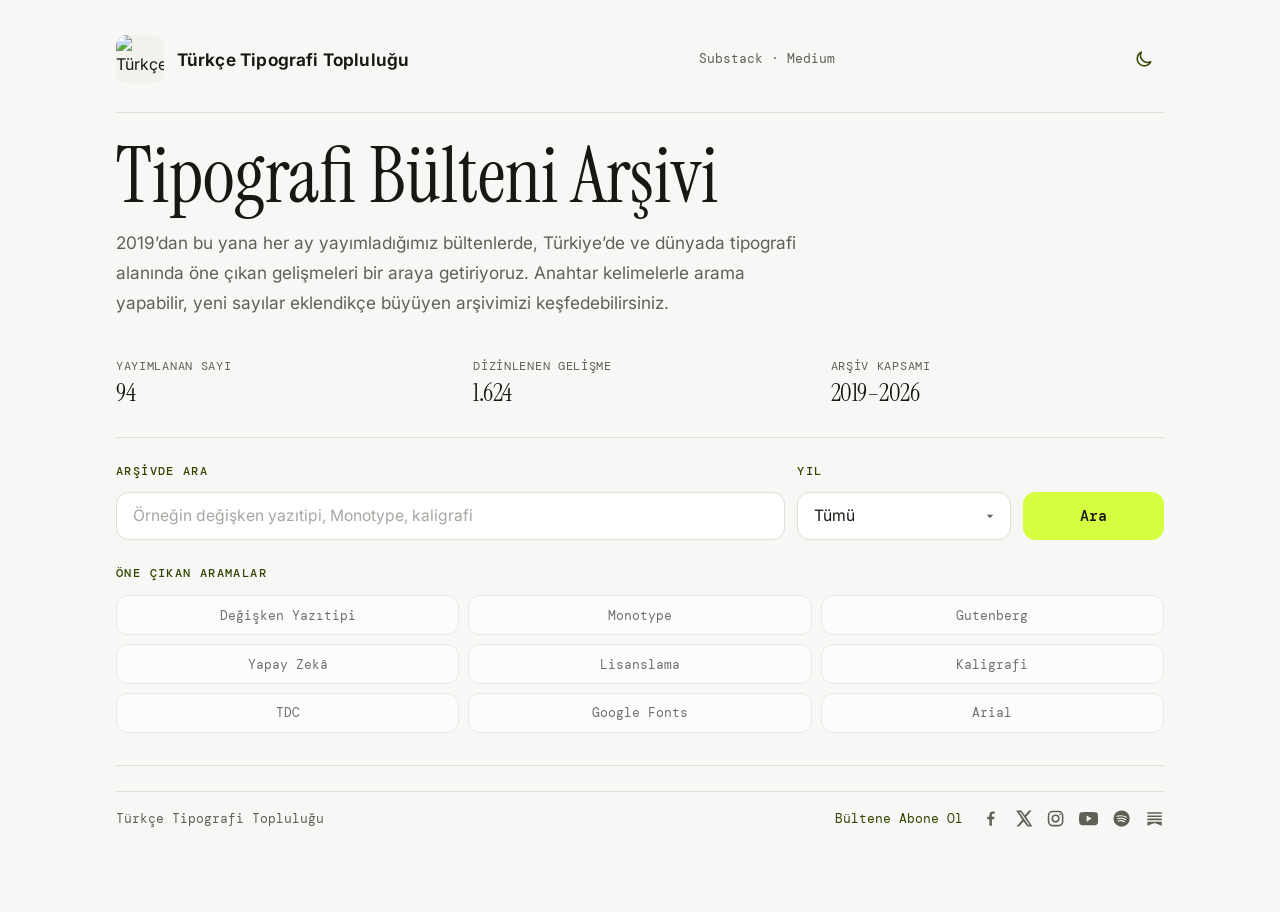
==== index.html @ 815440dd "GitHub Pages için saf statik web sitesi ve otomatik dağıtım eklendi" ====
<!DOCTYPE html>
<html lang="tr">
<head>
  <meta charset="utf-8">
  <meta name="viewport" content="width=device-width, initial-scale=1">
  <title>Tipografi Bülteni Arşivi</title>
  <meta name="description" content="2019’dan bu yana her ay yayımladığımız Tipografi Bülteni arşivi. Türkiye’de ve dünyada tipografi alanında öne çıkan gelişmeler.">
  <link rel="icon" type="image/png" href="logo.png">

  <!-- Preconnect Fonts -->
  <link rel="preconnect" href="https://fonts.googleapis.com">
  <link rel="preconnect" href="https://fonts.gstatic.com" crossorigin>
  <link rel="stylesheet" href="style.css">

  <!-- Instant Theme Setup to prevent FOUC -->
  <script>
    (() => {
      const savedTheme = localStorage.getItem('tipografi-archive-theme');
      const urlParams = new URLSearchParams(window.location.search);
      const queryTheme = urlParams.get('theme');
      const systemTheme = window.matchMedia('(prefers-color-scheme: dark)').matches ? 'dark' : 'light';
      const theme = queryTheme === 'dark' || queryTheme === 'light' ? queryTheme : (savedTheme || systemTheme);
      document.documentElement.setAttribute('data-theme', theme);
    })();
  </script>
</head>
<body>
  <div class="archive-container">
    <!-- Brand Header -->
    <header class="archive-brand-header">
      <div class="brand-identity">
        <img class="brand-logo" src="logo.png" alt="Türkçe Tipografi Topluluğu logosu" width="48" height="48">
        <div>
          <div class="brand-name">Türkçe Tipografi Topluluğu</div>
        </div>
      </div>

      <nav class="brand-links" aria-label="Yayın bağlantıları">
        <a href="https://tipografi.substack.com/" target="_blank" rel="noopener noreferrer">Substack</a>
        <span aria-hidden="true">·</span>
        <a href="https://medium.com/tipografi" target="_blank" rel="noopener noreferrer">Medium</a>
      </nav>

      <button id="theme-toggle" class="theme-toggle-btn" type="button" aria-label="Koyu moda geç" title="Koyu moda geç">
        <svg id="theme-icon" viewBox="0 0 24 24" fill="none" stroke="currentColor" stroke-width="1.8" stroke-linecap="round" stroke-linejoin="round"></svg>
      </button>
    </header>

    <hr class="hero-rule">

    <!-- Hero Section -->
    <main>
      <h1>Tipografi Bülteni Arşivi</h1>
      <div class="hero-copy">
        2019’dan bu yana her ay yayımladığımız bültenlerde, Türkiye’de ve dünyada tipografi alanında öne çıkan gelişmeleri bir araya getiriyoruz. Anahtar kelimelerle arama yapabilir, yeni sayılar eklendikçe büyüyen arşivimizi keşfedebilirsiniz.
      </div>

      <!-- Stats Grid -->
      <div class="stat-grid" id="stats-grid">
        <div class="stat-item">
          <div class="stat-label">YAYIMLANAN SAYI</div>
          <div class="stat-value" id="stat-issues">94</div>
        </div>
        <div class="stat-item">
          <div class="stat-label">DİZİNLENEN GELİŞME</div>
          <div class="stat-value" id="stat-articles">1.624</div>
        </div>
        <div class="stat-item">
          <div class="stat-label">ARŞİV KAPSAMI</div>
          <div class="stat-value" id="stat-range">2019–2026</div>
        </div>
      </div>

      <hr class="hero-rule">

      <!-- Search Section -->
      <section aria-labelledby="search-heading">
        <form class="search-form" id="search-form" role="search" onsubmit="event.preventDefault(); window.ArchiveApp.handleSearchSubmit();">
          <div class="form-group">
            <span class="section-eyebrow" id="search-heading">ARŞİVDE ARA</span>
            <div class="search-input-wrapper">
              <input type="text" id="search-input" class="search-input" placeholder="Örneğin değişken yazıtipi, Monotype, kaligrafi" autocomplete="off" autocorrect="off" autocapitalize="off" spellcheck="false" aria-label="Aranacak ifade">
              <button type="button" id="search-clear-btn" class="search-clear-btn" aria-label="Aramayı temizle">&times;</button>
            </div>
          </div>

          <div class="form-group">
            <span class="section-eyebrow">YIL</span>
            <div class="select-wrapper">
              <select id="year-select" class="year-select" aria-label="Yıl filtreleme">
                <option value="Tümü">Tümü</option>
              </select>
              <div class="select-chevron">
                <svg viewBox="0 0 24 24"><path d="M7 10l5 5 5-5z"/></svg>
              </div>
            </div>
          </div>

          <div class="form-group">
            <button type="submit" class="search-submit-btn">Ara</button>
          </div>
        </form>

        <!-- Popular Topics -->
        <div class="section-eyebrow topics-eyebrow">ÖNE ÇIKAN ARAMALAR</div>
        <div class="topics-grid" id="topics-grid">
          <button type="button" class="topic-btn" data-topic="Değişken Yazıtipi">Değişken Yazıtipi</button>
          <button type="button" class="topic-btn" data-topic="Monotype">Monotype</button>
          <button type="button" class="topic-btn" data-topic="Gutenberg">Gutenberg</button>
          <button type="button" class="topic-btn" data-topic="Yapay Zekâ">Yapay Zekâ</button>
          <button type="button" class="topic-btn" data-topic="Lisanslama">Lisanslama</button>
          <button type="button" class="topic-btn" data-topic="Kaligrafi">Kaligrafi</button>
          <button type="button" class="topic-btn" data-topic="TDC">TDC</button>
          <button type="button" class="topic-btn" data-topic="Google Fonts">Google Fonts</button>
          <button type="button" class="topic-btn" data-topic="Arial">Arial</button>
        </div>
      </section>

      <!-- Results Area -->
      <div id="results-area">
        <div id="first-result"></div>
        <div id="status-container"></div>
        <div id="results-content" style="display: none;">
          <div class="result-summary" id="result-summary"></div>
          
          <details class="distribution-expander" id="distribution-expander">
            <summary class="distribution-summary">Yıllara göre dağılım</summary>
            <div class="distribution-body">
              <div class="chart-container" id="chart-container"></div>
            </div>
          </details>

          <div class="results-list" id="results-list"></div>

          <nav class="pagination-container" id="pagination-container" aria-label="Sayfalama" style="display: none;">
            <button type="button" class="pagination-btn" id="prev-page-btn">← Önceki</button>
            <p class="pagination-label" id="page-label">Sayfa 1 / 1</p>
            <button type="button" class="pagination-btn" id="next-page-btn">Sonraki →</button>
          </nav>
        </div>
      </div>
    </main>

    <hr class="hero-rule">

    <!-- Footer -->
    <footer class="archive-footer" aria-label="Alt bilgi">
      <div class="footer-content">
        <div class="footer-name">Türkçe Tipografi Topluluğu</div>
        <div class="footer-actions">
          <div class="footer-subscribe">
            <a href="https://tipografi.substack.com/" target="_blank" rel="noopener noreferrer">Bültene Abone Ol</a>
          </div>
          <nav class="footer-social" aria-label="Sosyal medya bağlantıları">
            <a href="https://www.facebook.com/tipografi/" target="_blank" rel="noopener noreferrer" aria-label="Facebook" title="Facebook">
              <svg viewBox="0 0 24 24" aria-hidden="true"><path class="icon-fill" d="M13.6 21v-8.2h2.8l.4-3.2h-3.2V7.5c0-.9.3-1.6 1.6-1.6H17V3.1c-.3 0-1.3-.1-2.4-.1-2.4 0-4.1 1.5-4.1 4.3v2.4H7.8v3.2h2.7V21z"/></svg>
            </a>
            <a href="https://x.com/tipografi" target="_blank" rel="noopener noreferrer" aria-label="X" title="X">
              <svg viewBox="0 0 24 24" aria-hidden="true"><path class="icon-fill" d="M18.9 2H22l-6.8 7.8L23 22h-6.2l-4.9-6.4L6.3 22H3.1l7.3-8.4L2.7 2h6.4l4.4 5.9L18.9 2zm-1.1 17.8h1.7L8.4 4.1H6.6z"/></svg>
            </a>
            <a href="https://www.instagram.com/tipografitoplulugu/" target="_blank" rel="noopener noreferrer" aria-label="Instagram" title="Instagram">
              <svg viewBox="0 0 24 24" aria-hidden="true"><rect class="icon-stroke" x="3.2" y="3.2" width="17.6" height="17.6" rx="5.1"/><circle class="icon-stroke" cx="12" cy="12" r="4.1"/><circle class="icon-fill" cx="17.7" cy="6.6" r="1.1"/></svg>
            </a>
            <a href="https://www.youtube.com/@tipografi" target="_blank" rel="noopener noreferrer" aria-label="YouTube" title="YouTube">
              <svg viewBox="0 0 24 24" aria-hidden="true"><path class="icon-fill" d="M23.5 6.2a3 3 0 0 0-2.1-2.1C19.5 3.6 12 3.6 12 3.6s-7.5 0-9.4.5A3 3 0 0 0 .5 6.2 31 31 0 0 0 0 12a31 31 0 0 0 .5 5.8 3 3 0 0 0 2.1 2.1c1.9.5 9.4.5 9.4.5s7.5 0 9.4-.5a3 3 0 0 0 2.1-2.1A31 31 0 0 0 24 12a31 31 0 0 0-.5-5.8z"/><path d="m9.6 15.8 6.2-3.8-6.2-3.8z" fill="var(--paper)"/></svg>
            </a>
            <a href="https://open.spotify.com/show/1Ij0BoHaoobj5Mez7mAS22" target="_blank" rel="noopener noreferrer" aria-label="Spotify" title="Spotify">
              <svg viewBox="0 0 24 24" aria-hidden="true"><path class="icon-fill" d="M12 1.8A10.2 10.2 0 1 0 12 22.2 10.2 10.2 0 0 0 12 1.8z"/><path d="M6.2 9.1c3.8-1.1 8.6-.7 11.7 1.2M7 12.1c3.2-.9 7.3-.5 9.9 1.1M7.8 15c2.6-.7 5.8-.4 7.9.9" fill="none" stroke="var(--paper)" stroke-width="1.4" stroke-linecap="round"/></svg>
            </a>
            <a href="https://tipografi.substack.com/" target="_blank" rel="noopener noreferrer" aria-label="Substack" title="Substack">
              <svg viewBox="0 0 24 24" aria-hidden="true"><path class="icon-fill" d="M3 4h18v2H3zm0 4h18v2H3zm0 4h18v2H3zm0 4h18v5l-9-3.5L3 21z"/></svg>
            </a>
          </nav>
        </div>
      </div>
    </footer>
  </div>

  <script src="app.js"></script>
</body>
</html>
---- style.css ----
@import url('https://fonts.googleapis.com/css2?family=DM+Mono:ital,wght@0,300;0,400;0,500;1,400&family=Instrument+Serif:ital@0;1&family=Inter:wght@400;500;600;700&display=swap');

:root {
  --scheme: light;
  --paper: #F7F8F5;
  --surface: #FFFFFF;
  --surface-subtle: #F0F2EB;
  --ink: #161811;
  --muted: #5D6255;
  --placeholder: #5D6255;
  --line: #DDE1D4;
  --line-strong: #C4CBB7;
  --accent: #D5FD42;
  --accent-hover: #C7EE35;
  --accent-soft: #EFF8CF;
  --accent-soft-ink: #334500;
  --link: #334500;
  --link-hover: #243400;
  --on-accent: #121212;
  --focus: #334500;
  --focus-ring: #334500;
  --info-bg: #EFF8CF;
  --info-ink: #161811;
  --success: #245C37;
  --success-bg: #EAF4E4;
  --success-border: #C5D8B8;
  --danger: #8A261E;
  --danger-bg: #FBEDEA;
  --danger-border: #E6C1BA;
  --chart-grid: #DDE1D4;
  --chart-bar: #334500;
  --disabled-bg: #ECEEE7;
  --disabled-ink: #5D6255;
}

:root[data-theme="dark"] {
  --scheme: dark;
  --paper: #121212;
  --surface: #1B1B1B;
  --surface-subtle: #252525;
  --ink: #F5F5F0;
  --muted: #A3A3A3;
  --placeholder: #A3A3A3;
  --line: #333333;
  --line-strong: #4A4A4A;
  --accent: #D5FD42;
  --accent-hover: #C7EE35;
  --accent-soft: #30391A;
  --accent-soft-ink: #D5FD42;
  --link: #D5FD42;
  --link-hover: #C7EE35;
  --on-accent: #121212;
  --focus: #D5FD42;
  --focus-ring: #D5FD42;
  --info-bg: #202619;
  --info-ink: #F5F5F0;
  --success: #B5E48A;
  --success-bg: #25331B;
  --success-border: #455C2A;
  --danger: #FFAAA3;
  --danger-bg: #3A211F;
  --danger-border: #70403C;
  --chart-grid: #333333;
  --chart-bar: #D5FD42;
  --disabled-bg: #262626;
  --disabled-ink: #A3A3A3;
}

*, *::before, *::after {
  box-sizing: border-box;
}

html {
  color-scheme: var(--scheme);
  scroll-behavior: smooth;
}

body {
  margin: 0;
  padding: 0;
  background: var(--paper);
  color: var(--ink);
  font-family: "Inter", -apple-system, BlinkMacSystemFont, "Segoe UI", Roboto, sans-serif;
  line-height: 1.7;
  -webkit-font-smoothing: antialiased;
}

.archive-container {
  max-width: 1120px;
  margin: 0 auto;
  padding: 2.2rem 2.25rem 5rem;
}

/* Headers & Typography */
h1, h2, h3, h4 {
  color: var(--ink);
  font-family: "Instrument Serif", Georgia, serif;
  font-weight: 400;
  letter-spacing: -0.02em;
  font-variant-ligatures: common-ligatures contextual;
  -webkit-font-variant-ligatures: common-ligatures contextual;
  font-feature-settings: "liga" 1, "dlig" 1, "locl" 0;
  -webkit-font-feature-settings: "liga" 1, "dlig" 1, "locl" 0;
}

h1 {
  font-size: clamp(2.8rem, 6vw, 5.25rem);
  line-height: 1.02;
  margin: .4rem 0 .8rem;
  letter-spacing: normal;
}

h2 {
  font-size: clamp(1.6rem, 3vw, 2.2rem);
  margin: 0 0 1rem;
}

h3 {
  font-size: 1.6rem;
  line-height: 1.25;
  margin: .35rem 0 .7rem;
  letter-spacing: 0.015em;
}

p {
  margin: 0 0 1rem;
  color: var(--ink);
  line-height: 1.7;
}

a {
  color: var(--link);
  text-decoration: underline;
  text-underline-offset: 3px;
  transition: color 120ms ease;
}

a:hover {
  color: var(--link-hover);
}

a:focus-visible, button:focus-visible, input:focus-visible, select:focus-visible {
  outline: 2px solid var(--focus);
  outline-offset: 2px;
}

/* Brand Header */
.archive-brand-header {
  display: flex;
  align-items: center;
  justify-content: space-between;
  gap: 1.25rem;
  min-height: 48px;
  margin-bottom: .5rem;
}

.brand-identity {
  display: flex;
  align-items: center;
  gap: .8rem;
  min-width: 0;
}

.brand-logo {
  display: block;
  flex: 0 0 48px;
  width: 48px;
  height: 48px;
  border-radius: 11px;
  background: var(--surface-subtle);
  object-fit: cover;
}

.brand-name {
  font-size: 1.08rem;
  font-weight: 650;
  letter-spacing: .01em;
  color: var(--ink);
}

.brand-links {
  display: flex;
  align-items: center;
  gap: .5rem;
  color: var(--muted);
  font-family: "DM Mono", monospace;
  font-size: .84rem;
  white-space: nowrap;
}

.brand-links a {
  text-decoration: none;
  color: var(--muted);
}

.brand-links a:hover {
  color: var(--link);
}

.theme-toggle-btn {
  display: grid;
  place-items: center;
  width: 40px;
  height: 40px;
  padding: 0;
  border: 0;
  border-radius: 50%;
  background: transparent;
  color: var(--link);
  cursor: pointer;
  transition: background-color 150ms ease;
}

.theme-toggle-btn:hover {
  background: var(--surface-subtle);
}

.theme-toggle-btn svg {
  width: 20px;
  height: 20px;
  stroke: currentColor;
}

/* Hero Section */
.hero-rule {
  border: 0;
  border-top: 1px solid var(--line);
  margin: 1.8rem 0 1.5rem;
}

.hero-copy {
  max-width: 690px;
  padding-bottom: 2.6rem;
  color: var(--muted);
  font-size: 1.08rem;
  line-height: 1.72;
}

.hero-eyebrow, .section-eyebrow {
  font-family: "DM Mono", monospace;
  color: var(--link);
  font-size: .72rem;
  font-weight: 500;
  letter-spacing: .12em;
  text-transform: uppercase;
  display: block;
  margin-bottom: .65rem;
}

.topics-eyebrow {
  margin-top: 1.35rem;
  margin-bottom: .75rem;
}

/* Statistics Grid */
.stat-grid {
  display: grid;
  grid-template-columns: repeat(3, minmax(0, 1fr));
  column-gap: 1.5rem;
  row-gap: 1.1rem;
}

.stat-item {
  min-width: 0;
}

.stat-label {
  font-family: "DM Mono", monospace;
  margin-bottom: .2rem;
  color: var(--muted);
  font-size: .72rem;
  line-height: 1.4;
  letter-spacing: .06em;
  text-transform: uppercase;
}

.stat-value {
  color: var(--ink);
  font: 1.55rem/1.2 "Instrument Serif", Georgia, serif;
  letter-spacing: -.02em;
  overflow-wrap: anywhere;
}

/* Search Form */
.search-form {
  display: grid;
  grid-template-columns: 5fr 1.6fr 1.05fr;
  gap: .75rem;
  align-items: end;
  margin-bottom: 1.5rem;
}

.form-group {
  display: flex;
  flex-direction: column;
}

.search-input-wrapper {
  position: relative;
  display: flex;
  align-items: center;
  height: 48px;
  border: 1px solid var(--line);
  border-radius: 12px;
  background: var(--surface);
  transition: border-color 140ms ease;
}

.search-input-wrapper:focus-within {
  border: 2px solid var(--focus);
}

.search-input {
  width: 100%;
  height: 100%;
  border: 0;
  border-radius: 12px;
  background: transparent;
  color: var(--ink);
  font-family: inherit;
  font-size: .98rem;
  padding: 0 2.5rem 0 1rem;
  outline: none;
}

.search-input::placeholder {
  color: var(--placeholder);
  opacity: .55;
}

.search-clear-btn {
  position: absolute;
  right: 8px;
  display: none;
  align-items: center;
  justify-content: center;
  width: 28px;
  height: 28px;
  border: 0;
  border-radius: 50%;
  background: var(--surface-subtle);
  color: var(--muted);
  font-size: 1.1rem;
  cursor: pointer;
  line-height: 1;
}

.search-clear-btn:hover {
  color: var(--ink);
}

.select-wrapper {
  position: relative;
  height: 48px;
  border: 1px solid var(--line);
  border-radius: 12px;
  background: var(--surface);
  transition: border-color 140ms ease;
}

.select-wrapper:focus-within {
  border: 2px solid var(--focus);
}

.year-select {
  width: 100%;
  height: 100%;
  border: 0;
  border-radius: 12px;
  background: transparent;
  color: var(--ink);
  font-family: inherit;
  font-size: .98rem;
  padding: 0 2rem 0 1rem;
  appearance: none;
  -webkit-appearance: none;
  outline: none;
  cursor: pointer;
}

.select-chevron {
  position: absolute;
  right: 12px;
  top: 50%;
  transform: translateY(-50%);
  pointer-events: none;
  color: var(--muted);
  display: flex;
  align-items: center;
}

.select-chevron svg {
  width: 16px;
  height: 16px;
  fill: currentColor;
}

.search-submit-btn {
  height: 48px;
  border: 1px solid var(--accent);
  border-radius: 12px;
  background: var(--accent);
  color: var(--on-accent);
  font-family: "DM Mono", monospace;
  font-size: .95rem;
  font-weight: 500;
  letter-spacing: .02em;
  padding: 0 1rem;
  cursor: pointer;
  appearance: none;
  -webkit-appearance: none;
  transition: background-color 120ms ease, border-color 120ms ease;
}

.search-submit-btn:hover {
  background: var(--accent-hover);
  border-color: var(--accent-hover);
}

/* Popular Topics */
.topics-grid {
  display: grid;
  grid-template-columns: repeat(3, 1fr);
  gap: .55rem;
  margin-bottom: 2rem;
}

.topic-btn {
  min-height: 40px;
  padding: .5rem .75rem;
  border: 1px solid var(--line);
  border-radius: 12px;
  background: var(--surface);
  color: var(--ink);
  font-family: "DM Mono", monospace;
  font-size: .82rem;
  cursor: pointer;
  opacity: .6;
  transition: opacity 140ms ease, border-color 140ms ease, background 140ms ease;
  text-align: center;
  user-select: none;
}

.topic-btn:hover, .topic-btn:focus-visible {
  opacity: 1;
  border-color: var(--line-strong);
  background: var(--surface-subtle);
}

.topic-btn.active {
  opacity: 1;
  border-color: var(--focus);
  background: var(--surface-subtle);
  font-weight: 500;
}

/* Results Section */
#first-result {
  scroll-margin-top: 3rem;
  height: 0;
  margin: 0;
  padding: 0;
}

.result-summary {
  font-family: "DM Mono", monospace;
  font-size: .84rem;
  color: var(--muted);
  margin-bottom: .8rem;
}

.result-summary strong {
  color: var(--link);
  font-weight: 500;
}

.result-summary-separator {
  color: var(--muted);
  margin: 0 .4rem;
}

/* Year Distribution Chart Expander */
.distribution-expander {
  border: 1px solid var(--line-strong);
  border-radius: 12px;
  background: var(--paper);
  margin-bottom: 1.5rem;
  overflow: hidden;
}

.distribution-summary {
  padding: .65rem 1rem;
  background: var(--surface);
  color: var(--ink);
  font-size: .9rem;
  font-weight: 560;
  cursor: pointer;
  user-select: none;
  list-style: none;
  display: flex;
  align-items: center;
  justify-content: space-between;
  transition: background-color 120ms ease;
}

.distribution-summary::-webkit-details-marker {
  display: none;
}

.distribution-summary::after {
  content: "▾";
  font-size: 1.1rem;
  transition: transform 180ms ease;
}

.distribution-expander[open] .distribution-summary::after {
  transform: rotate(180deg);
}

.distribution-summary:hover {
  background: var(--surface-subtle);
}

.distribution-body {
  border-top: 1px solid var(--line);
  padding: 1.25rem 1.25rem 1rem;
  background: var(--paper);
}

.chart-container {
  width: 100%;
  height: 240px;
}

.chart-svg {
  width: 100%;
  height: 100%;
  overflow: visible;
}

/* Results Cards */
.results-list {
  display: flex;
  flex-direction: column;
  gap: 1.25rem;
}

.result-card {
  border: 1px solid var(--line);
  border-radius: 16px;
  background: var(--surface);
  padding: 1.5rem;
  box-shadow: none;
}

.result-meta {
  font-family: "DM Mono", monospace;
  display: flex;
  flex-wrap: wrap;
  justify-content: space-between;
  gap: .35rem 1rem;
  margin-bottom: .6rem;
  color: var(--muted);
  font-size: .78rem;
  letter-spacing: .015em;
}

.result-meta strong {
  color: var(--link);
  font-weight: 500;
}

.result-excerpt {
  margin: .2rem 0 .8rem;
  color: var(--muted);
  font-size: .96rem;
  line-height: 1.72;
}

mark.search-hit {
  border-radius: 3px;
  background: var(--accent-soft);
  color: var(--accent-soft-ink);
  padding: 0 .12em;
}

.result-issue-link {
  display: inline-block;
  margin-bottom: 1rem;
  font-weight: 500;
}

/* Card Accordions (Details/Summary) */
.card-expander {
  border: 1px solid var(--line-strong);
  border-radius: 12px;
  background: var(--paper);
  margin-top: .75rem;
  overflow: hidden;
}

.card-summary {
  padding: .5rem .85rem;
  background: var(--surface);
  color: var(--ink);
  font-size: .9rem;
  font-weight: 560;
  cursor: pointer;
  user-select: none;
  list-style: none;
  display: flex;
  align-items: center;
  justify-content: space-between;
  transition: background-color 120ms ease;
}

.card-summary::-webkit-details-marker {
  display: none;
}

.card-summary::after {
  content: "▾";
  font-size: 1rem;
  transition: transform 180ms ease;
}

.card-expander[open] .card-summary::after {
  transform: rotate(180deg);
}

.card-summary:hover {
  background: var(--surface-subtle);
}

.card-expander-body {
  border-top: 1px solid var(--line);
  padding: .85rem 1rem;
  background: var(--paper);
  font-size: .95rem;
  line-height: 1.7;
}

.card-expander-body p:last-child {
  margin-bottom: 0;
}

/* Citation Box */
.citation-row {
  display: flex;
  align-items: stretch;
  gap: .75rem;
  width: 100%;
}

.citation-box {
  flex: 1 1 auto;
  min-width: 0;
  border: 1px solid var(--line);
  border-radius: 10px;
  background: var(--surface-subtle);
  color: var(--ink);
  padding: .85rem 1rem;
  font-size: .94rem;
  line-height: 1.65;
  overflow-wrap: anywhere;
}

.citation-copy-btn {
  display: inline-flex;
  align-items: center;
  justify-content: center;
  flex: 0 0 96px;
  width: 96px;
  min-width: 96px;
  padding: 0 .8rem;
  border: 1px solid var(--accent);
  border-radius: 10px;
  background: var(--accent);
  color: var(--on-accent);
  font-family: "DM Mono", monospace;
  font-size: .86rem;
  font-weight: 500;
  cursor: pointer;
  transition: background-color 120ms ease, border-color 120ms ease;
  user-select: none;
  white-space: nowrap;
}

.citation-copy-btn:hover {
  background: var(--accent-hover);
  border-color: var(--accent-hover);
}

.citation-copy-btn.copied {
  background: var(--success-bg);
  border-color: var(--success-border);
  color: var(--success);
}

/* Pagination */
.pagination-container {
  display: grid;
  grid-template-columns: 1fr 2fr 1fr;
  align-items: center;
  gap: 1rem;
  margin-top: 1.75rem;
}

.pagination-btn {
  min-height: 40px;
  border: 1px solid var(--line);
  border-radius: 12px;
  background: var(--surface);
  color: var(--ink);
  font-family: "DM Mono", monospace;
  font-size: .83rem;
  cursor: pointer;
  padding: .5rem 1rem;
  transition: border-color 120ms ease, background 120ms ease;
  text-align: center;
}

.pagination-btn:hover:not(:disabled) {
  border-color: var(--line-strong);
  background: var(--surface-subtle);
}

.pagination-btn:disabled {
  border-color: var(--line);
  background: var(--disabled-bg);
  color: var(--disabled-ink);
  cursor: not-allowed;
  opacity: .6;
}

.pagination-label {
  text-align: center;
  color: var(--muted);
  font-family: "DM Mono", monospace;
  font-size: .82rem;
  margin: 0;
}

/* Status / Empty / Loading Alert */
.app-status {
  border: 1px solid var(--line);
  border-radius: 12px;
  background: var(--info-bg);
  color: var(--info-ink);
  padding: .85rem 1rem;
  line-height: 1.6;
  margin-top: .5rem;
}

.app-status--error {
  border-color: var(--danger-border);
  background: var(--danger-bg);
  color: var(--danger);
}

/* Footer */
.archive-footer {
  font-family: "DM Mono", monospace;
  margin-top: 1.6rem;
  border-top: 1px solid var(--line);
  padding: 1.05rem 0 .2rem;
  color: var(--muted);
  font-size: .82rem;
  line-height: 1.45;
}

.footer-content {
  display: flex;
  align-items: center;
  justify-content: space-between;
  gap: .75rem 1.5rem;
}

.footer-name {
  color: var(--muted);
}

.footer-actions {
  display: flex;
  align-items: center;
  justify-content: flex-end;
  flex-wrap: wrap;
  gap: .75rem 1.1rem;
}

.footer-subscribe a {
  font-family: "DM Mono", monospace;
  color: var(--link);
  font-weight: 400;
  text-decoration: none;
}

.footer-subscribe a:hover {
  text-decoration: underline;
}

.footer-social {
  display: flex;
  align-items: center;
  gap: .85rem;
}

.footer-social a {
  display: inline-flex;
  width: 1.2rem;
  height: 1.2rem;
  align-items: center;
  justify-content: center;
  color: var(--muted);
  border-radius: 4px;
  text-decoration: none;
  transition: color 120ms ease;
}

.footer-social a:hover {
  color: var(--link);
}

.footer-social svg {
  display: block;
  width: 100%;
  height: 100%;
}

.footer-social .icon-fill {
  fill: currentColor;
}

.footer-social .icon-stroke {
  fill: none;
  stroke: currentColor;
  stroke-linecap: round;
  stroke-linejoin: round;
  stroke-width: 2;
}

/* Responsive Media Queries */
@media (max-width: 760px) {
  .archive-container {
    padding: 1.15rem 1rem 3rem;
  }

  h1 {
    font-size: clamp(2.45rem, 11vw, 3.6rem);
  }

  .hero-copy {
    font-size: 1rem;
  }

  .archive-brand-header {
    flex-direction: column;
    align-items: flex-start;
    gap: .65rem;
    position: relative;
  }

  .theme-toggle-btn {
    position: absolute;
    top: 4px;
    right: 0;
  }

  .stat-grid {
    grid-template-columns: 1fr;
    row-gap: 1.05rem;
  }

  .search-form {
    grid-template-columns: 1fr;
    gap: .75rem;
  }

  .topics-grid {
    grid-template-columns: repeat(2, 1fr);
  }

  .footer-content {
    flex-direction: column;
    align-items: flex-start;
  }

  .footer-actions {
    justify-content: flex-start;
  }

  .footer-social {
    gap: .8rem;
  }

  .citation-row {
    flex-direction: column;
  }

  .citation-copy-btn {
    width: 100%;
    min-height: 40px;
  }

  .pagination-container {
    grid-template-columns: 1fr;
    text-align: center;
  }
}

@media (prefers-reduced-motion: reduce) {
  *, *::before, *::after {
    scroll-behavior: auto !important;
    transition: none !important;
  }
}
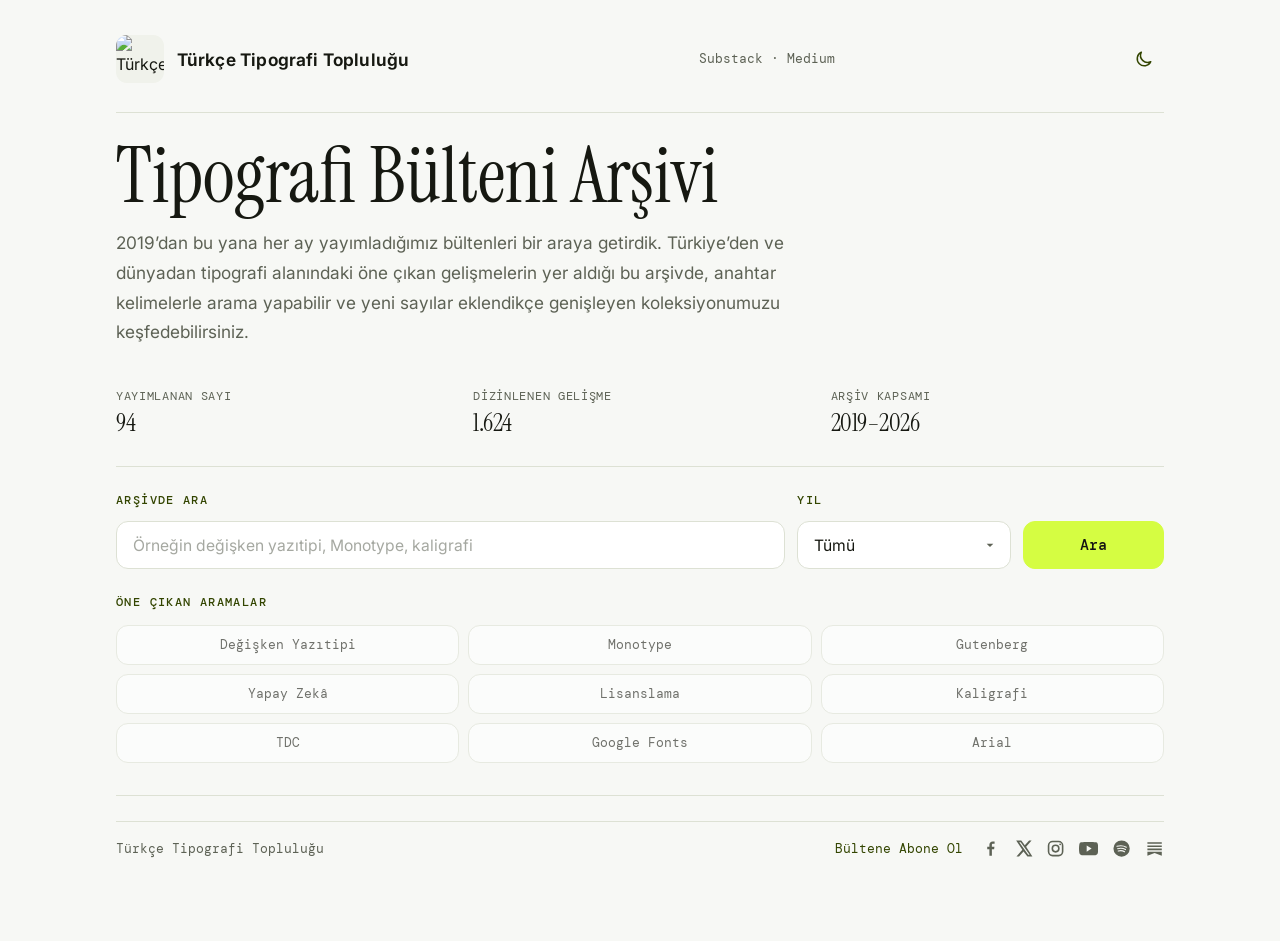
==== commit da9fd5f4: "Metin güncellendi, canlı anlık arama ve yükleme güvencesi eklendi" ====
--- a/index.html
+++ b/index.html
@@ -52,7 +52,7 @@
     <main>
       <h1>Tipografi Bülteni Arşivi</h1>
       <div class="hero-copy">
-        2019’dan bu yana her ay yayımladığımız bültenlerde, Türkiye’de ve dünyada tipografi alanında öne çıkan gelişmeleri bir araya getiriyoruz. Anahtar kelimelerle arama yapabilir, yeni sayılar eklendikçe büyüyen arşivimizi keşfedebilirsiniz.
+        2019’dan bu yana her ay yayımladığımız bültenleri bir araya getirdik. Türkiye’den ve dünyadan tipografi alanındaki öne çıkan gelişmelerin yer aldığı bu arşivde, anahtar kelimelerle arama yapabilir ve yeni sayılar eklendikçe genişleyen koleksiyonumuzu keşfedebilirsiniz.
       </div>
 
       <!-- Stats Grid -->
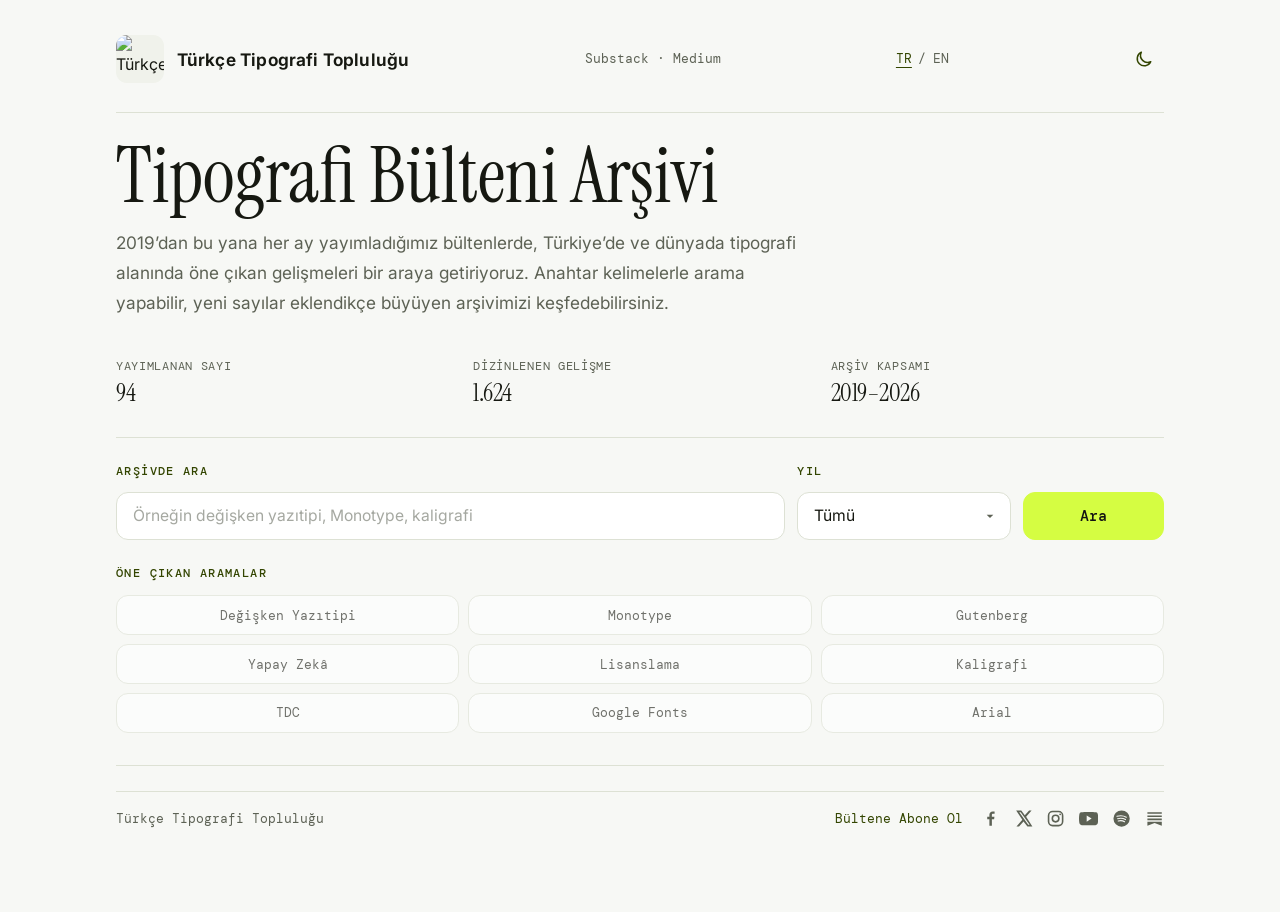
==== commit ece64260: "updated" ====
--- a/index.html
+++ b/index.html
@@ -3,9 +3,12 @@
 <head>
   <meta charset="utf-8">
   <meta name="viewport" content="width=device-width, initial-scale=1">
-  <title>Tipografi Bülteni Arşivi</title>
-  <meta name="description" content="2019’dan bu yana her ay yayımladığımız Tipografi Bülteni arşivi. Türkiye’de ve dünyada tipografi alanında öne çıkan gelişmeler.">
+  <title id="document-title">Tipografi Bülteni Arşivi</title>
+  <meta id="document-description" name="description" content="2019’dan bu yana her ay yayımladığımız Tipografi Bülteni arşivi. Türkiye’de ve dünyada tipografi alanında öne çıkan gelişmeler.">
   <link rel="icon" type="image/png" href="logo.png">
+  <link rel="alternate" hreflang="tr" href="https://tipografitoplulugu.github.io/bulten-arsivi/">
+  <link rel="alternate" hreflang="en" href="https://tipografitoplulugu.github.io/bulten-arsivi/en/">
+  <link rel="canonical" href="https://tipografitoplulugu.github.io/bulten-arsivi/">
 
   <!-- Preconnect Fonts -->
   <link rel="preconnect" href="https://fonts.googleapis.com">
@@ -17,6 +20,10 @@
     (() => {
       const savedTheme = localStorage.getItem('tipografi-archive-theme');
       const urlParams = new URLSearchParams(window.location.search);
+      const language = urlParams.has('lang')
+        ? (urlParams.get('lang') === 'en' ? 'en' : 'tr')
+        : (/\/en(?:\/|$)/.test(window.location.pathname) ? 'en' : 'tr');
+      document.documentElement.lang = language;
       const queryTheme = urlParams.get('theme');
       const systemTheme = window.matchMedia('(prefers-color-scheme: dark)').matches ? 'dark' : 'light';
       const theme = queryTheme === 'dark' || queryTheme === 'light' ? queryTheme : (savedTheme || systemTheme);
@@ -41,6 +48,12 @@
         <a href="https://medium.com/tipografi" target="_blank" rel="noopener noreferrer">Medium</a>
       </nav>
 
+      <nav class="language-toggle" aria-label="Dil seçimi">
+        <a id="language-tr" href="./" lang="tr">TR</a>
+        <span aria-hidden="true">/</span>
+        <a id="language-en" href="./en/" lang="en">EN</a>
+      </nav>
+
       <button id="theme-toggle" class="theme-toggle-btn" type="button" aria-label="Koyu moda geç" title="Koyu moda geç">
         <svg id="theme-icon" viewBox="0 0 24 24" fill="none" stroke="currentColor" stroke-width="1.8" stroke-linecap="round" stroke-linejoin="round"></svg>
       </button>
@@ -50,23 +63,24 @@
 
     <!-- Hero Section -->
     <main>
-      <h1>Tipografi Bülteni Arşivi</h1>
-      <div class="hero-copy">
-        2019’dan bu yana her ay yayımladığımız bültenleri bir araya getirdik. Türkiye’den ve dünyadan tipografi alanındaki öne çıkan gelişmelerin yer aldığı bu arşivde, anahtar kelimelerle arama yapabilir ve yeni sayılar eklendikçe genişleyen koleksiyonumuzu keşfedebilirsiniz.
+      <h1 id="hero-title">Tipografi Bülteni Arşivi</h1>
+      <div class="hero-copy" id="hero-copy">
+        2019’dan bu yana her ay yayımladığımız bültenlerde, Türkiye’de ve dünyada tipografi alanında öne çıkan gelişmeleri bir araya getiriyoruz. Anahtar kelimelerle arama yapabilir, yeni sayılar eklendikçe büyüyen arşivimizi keşfedebilirsiniz.
       </div>
+      <p class="language-note" id="language-note" hidden></p>
 
       <!-- Stats Grid -->
       <div class="stat-grid" id="stats-grid">
         <div class="stat-item">
-          <div class="stat-label">YAYIMLANAN SAYI</div>
+          <div class="stat-label" id="stat-issues-label">YAYIMLANAN SAYI</div>
           <div class="stat-value" id="stat-issues">94</div>
         </div>
         <div class="stat-item">
-          <div class="stat-label">DİZİNLENEN GELİŞME</div>
+          <div class="stat-label" id="stat-articles-label">DİZİNLENEN GELİŞME</div>
           <div class="stat-value" id="stat-articles">1.624</div>
         </div>
         <div class="stat-item">
-          <div class="stat-label">ARŞİV KAPSAMI</div>
+          <div class="stat-label" id="stat-range-label">ARŞİV KAPSAMI</div>
           <div class="stat-value" id="stat-range">2019–2026</div>
         </div>
       </div>
@@ -85,10 +99,10 @@
           </div>
 
           <div class="form-group">
-            <span class="section-eyebrow">YIL</span>
+            <span class="section-eyebrow" id="year-label">YIL</span>
             <div class="select-wrapper">
               <select id="year-select" class="year-select" aria-label="Yıl filtreleme">
-                <option value="Tümü">Tümü</option>
+                <option id="all-years-option" value="Tümü">Tümü</option>
               </select>
               <div class="select-chevron">
                 <svg viewBox="0 0 24 24"><path d="M7 10l5 5 5-5z"/></svg>
@@ -97,22 +111,22 @@
           </div>
 
           <div class="form-group">
-            <button type="submit" class="search-submit-btn">Ara</button>
+            <button type="submit" class="search-submit-btn" id="search-submit">Ara</button>
           </div>
         </form>
 
         <!-- Popular Topics -->
-        <div class="section-eyebrow topics-eyebrow">ÖNE ÇIKAN ARAMALAR</div>
+        <div class="section-eyebrow topics-eyebrow" id="topics-heading">ÖNE ÇIKAN ARAMALAR</div>
         <div class="topics-grid" id="topics-grid">
-          <button type="button" class="topic-btn" data-topic="Değişken Yazıtipi">Değişken Yazıtipi</button>
-          <button type="button" class="topic-btn" data-topic="Monotype">Monotype</button>
-          <button type="button" class="topic-btn" data-topic="Gutenberg">Gutenberg</button>
-          <button type="button" class="topic-btn" data-topic="Yapay Zekâ">Yapay Zekâ</button>
-          <button type="button" class="topic-btn" data-topic="Lisanslama">Lisanslama</button>
-          <button type="button" class="topic-btn" data-topic="Kaligrafi">Kaligrafi</button>
-          <button type="button" class="topic-btn" data-topic="TDC">TDC</button>
-          <button type="button" class="topic-btn" data-topic="Google Fonts">Google Fonts</button>
-          <button type="button" class="topic-btn" data-topic="Arial">Arial</button>
+          <button type="button" class="topic-btn" data-topic="Değişken Yazıtipi" data-topic-en="Variable fonts">Değişken Yazıtipi</button>
+          <button type="button" class="topic-btn" data-topic="Monotype" data-topic-en="Monotype">Monotype</button>
+          <button type="button" class="topic-btn" data-topic="Gutenberg" data-topic-en="Gutenberg">Gutenberg</button>
+          <button type="button" class="topic-btn" data-topic="Yapay Zekâ" data-topic-en="AI">Yapay Zekâ</button>
+          <button type="button" class="topic-btn" data-topic="Lisanslama" data-topic-en="Font licensing">Lisanslama</button>
+          <button type="button" class="topic-btn" data-topic="Kaligrafi" data-topic-en="Calligraphy">Kaligrafi</button>
+          <button type="button" class="topic-btn" data-topic="TDC" data-topic-en="TDC">TDC</button>
+          <button type="button" class="topic-btn" data-topic="Google Fonts" data-topic-en="Google Fonts">Google Fonts</button>
+          <button type="button" class="topic-btn" data-topic="Arial" data-topic-en="Arial">Arial</button>
         </div>
       </section>
 
@@ -124,7 +138,7 @@
           <div class="result-summary" id="result-summary"></div>
           
           <details class="distribution-expander" id="distribution-expander">
-            <summary class="distribution-summary">Yıllara göre dağılım</summary>
+            <summary class="distribution-summary" id="distribution-summary">Yıllara göre dağılım</summary>
             <div class="distribution-body">
               <div class="chart-container" id="chart-container"></div>
             </div>
@@ -132,7 +146,7 @@
 
           <div class="results-list" id="results-list"></div>
 
-          <nav class="pagination-container" id="pagination-container" aria-label="Sayfalama" style="display: none;">
+            <nav class="pagination-container" id="pagination-container" aria-label="Sayfalama" style="display: none;">
             <button type="button" class="pagination-btn" id="prev-page-btn">← Önceki</button>
             <p class="pagination-label" id="page-label">Sayfa 1 / 1</p>
             <button type="button" class="pagination-btn" id="next-page-btn">Sonraki →</button>
@@ -146,10 +160,10 @@
     <!-- Footer -->
     <footer class="archive-footer" aria-label="Alt bilgi">
       <div class="footer-content">
-        <div class="footer-name">Türkçe Tipografi Topluluğu</div>
+        <div class="footer-name" id="footer-name">Türkçe Tipografi Topluluğu</div>
         <div class="footer-actions">
           <div class="footer-subscribe">
-            <a href="https://tipografi.substack.com/" target="_blank" rel="noopener noreferrer">Bültene Abone Ol</a>
+            <a id="subscribe-link" href="https://tipografi.substack.com/" target="_blank" rel="noopener noreferrer">Bültene Abone Ol</a>
           </div>
           <nav class="footer-social" aria-label="Sosyal medya bağlantıları">
             <a href="https://www.facebook.com/tipografi/" target="_blank" rel="noopener noreferrer" aria-label="Facebook" title="Facebook">
--- a/style.css
+++ b/style.css
@@ -197,6 +197,28 @@
   color: var(--link);
 }
 
+.language-toggle {
+  display: flex;
+  align-items: center;
+  gap: .4rem;
+  color: var(--muted);
+  font-family: "DM Mono", monospace;
+  font-size: .84rem;
+  white-space: nowrap;
+}
+
+.language-toggle a {
+  color: var(--muted);
+  text-decoration: none;
+}
+
+.language-toggle a.active,
+.language-toggle a:hover {
+  color: var(--link);
+  text-decoration: underline;
+  text-underline-offset: 4px;
+}
+
 .theme-toggle-btn {
   display: grid;
   place-items: center;
@@ -236,6 +258,13 @@
   line-height: 1.72;
 }
 
+.language-note {
+  max-width: 690px;
+  margin: -1.4rem 0 2.2rem;
+  color: var(--muted);
+  font-size: .9rem;
+}
+
 .hero-eyebrow, .section-eyebrow {
   font-family: "DM Mono", monospace;
   color: var(--link);
@@ -860,12 +889,27 @@
     position: relative;
   }
 
+  .brand-identity {
+    max-width: calc(100% - 6.4rem);
+  }
+
+  .brand-name {
+    font-size: .98rem;
+    overflow-wrap: anywhere;
+  }
+
   .theme-toggle-btn {
     position: absolute;
     top: 4px;
     right: 0;
   }
 
+  .language-toggle {
+    position: absolute;
+    top: 14px;
+    right: 3.1rem;
+  }
+
   .stat-grid {
     grid-template-columns: 1fr;
     row-gap: 1.05rem;
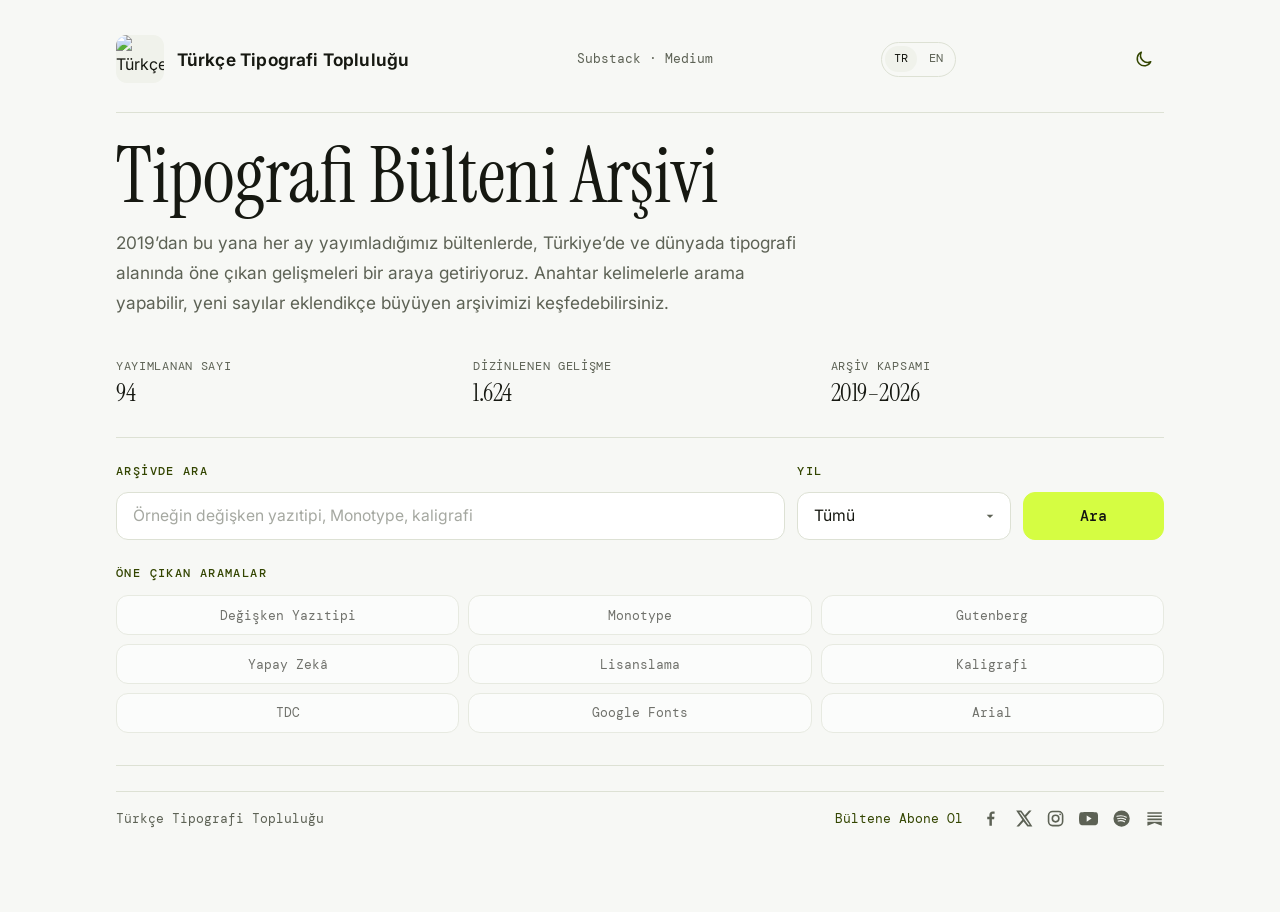
==== commit 778c52e1: "updated" ====
--- a/index.html
+++ b/index.html
@@ -50,7 +50,6 @@
 
       <nav class="language-toggle" aria-label="Dil seçimi">
         <a id="language-tr" href="./" lang="tr">TR</a>
-        <span aria-hidden="true">/</span>
         <a id="language-en" href="./en/" lang="en">EN</a>
       </nav>
 
--- a/style.css
+++ b/style.css
@@ -200,23 +200,36 @@
 .language-toggle {
   display: flex;
   align-items: center;
-  gap: .4rem;
-  color: var(--muted);
-  font-family: "DM Mono", monospace;
-  font-size: .84rem;
+  gap: .15rem;
+  padding: .2rem;
+  border: 1px solid var(--line);
+  border-radius: 999px;
+  background: var(--paper);
+  color: var(--muted);
+  font-family: "DM Mono", monospace;
+  font-size: .72rem;
   white-space: nowrap;
 }
 
 .language-toggle a {
+  display: grid;
+  place-items: center;
+  min-width: 2rem;
+  height: 1.65rem;
+  padding: 0 .45rem;
+  border-radius: 999px;
   color: var(--muted);
   text-decoration: none;
-}
-
-.language-toggle a.active,
+  transition: background-color 150ms ease, color 150ms ease;
+}
+
+.language-toggle a.active {
+  background: var(--surface-subtle);
+  color: var(--ink);
+}
+
 .language-toggle a:hover {
-  color: var(--link);
-  text-decoration: underline;
-  text-underline-offset: 4px;
+  color: var(--ink);
 }
 
 .theme-toggle-btn {
